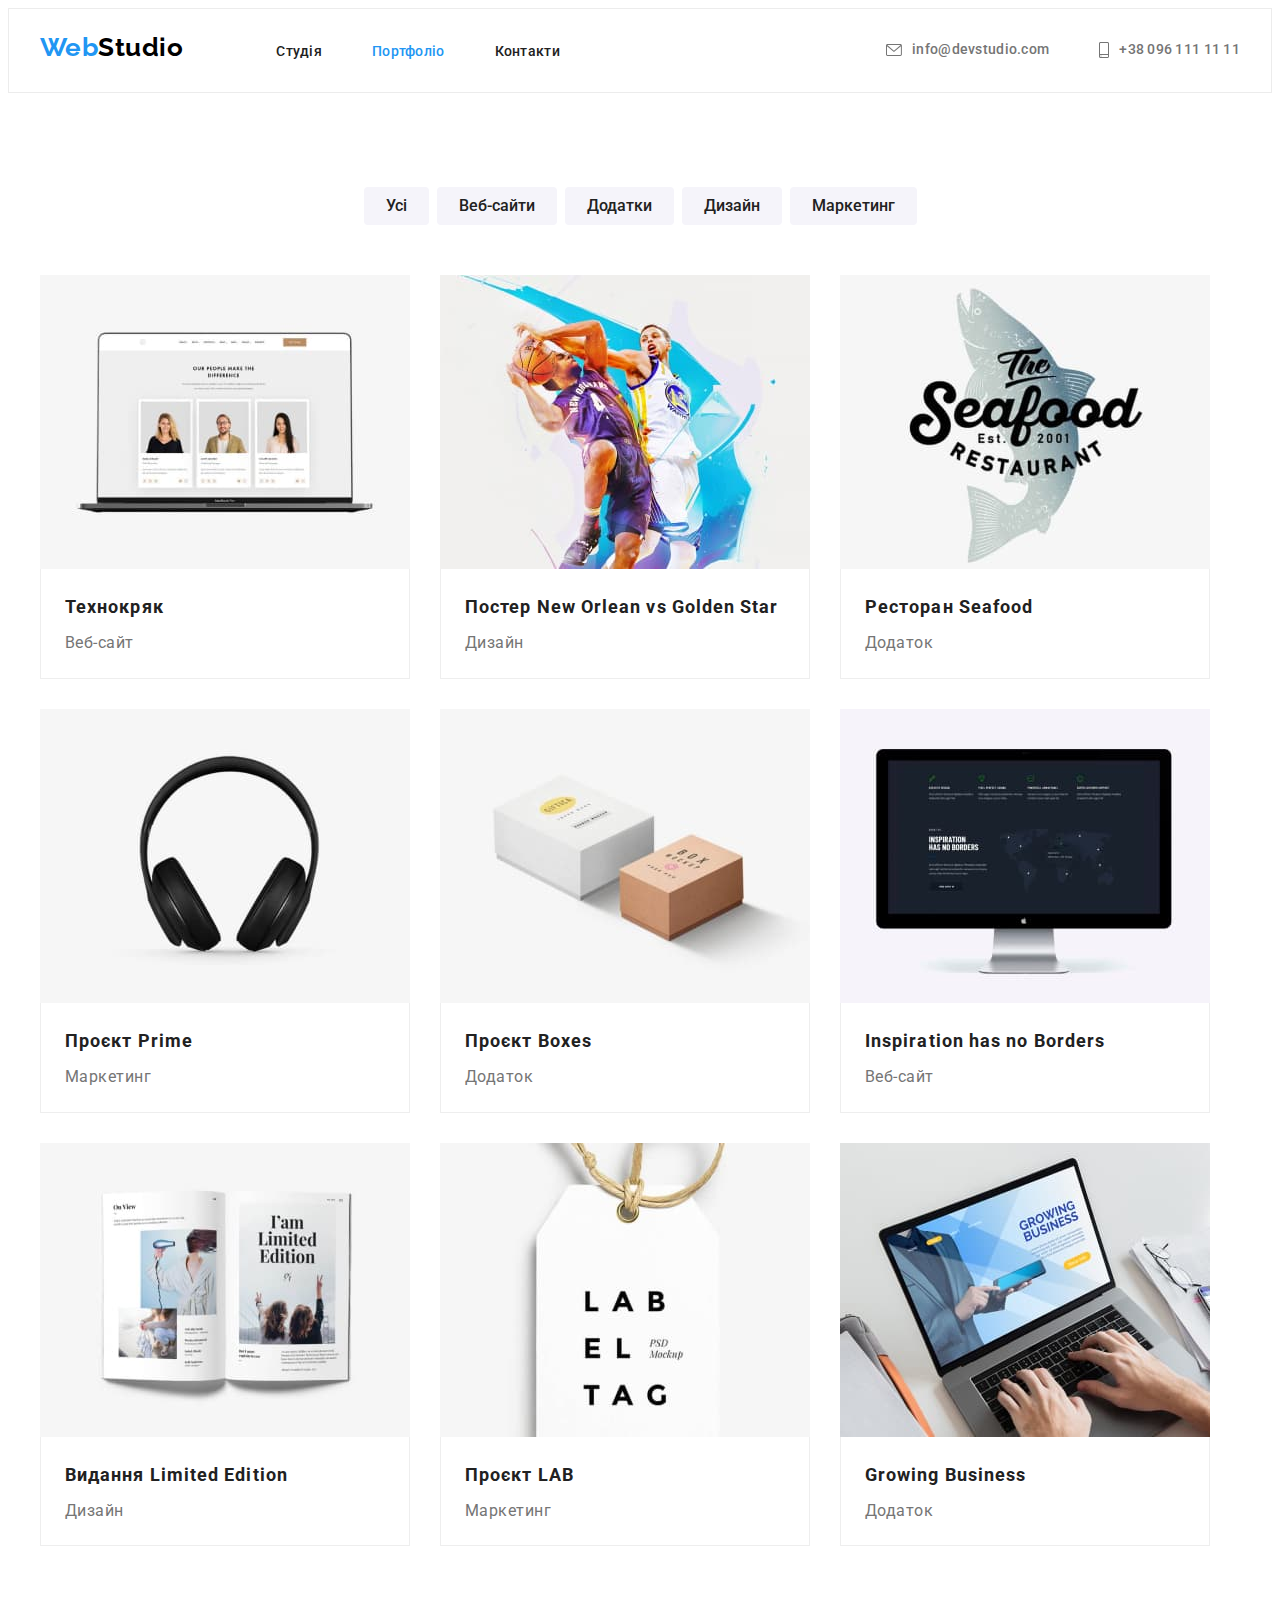
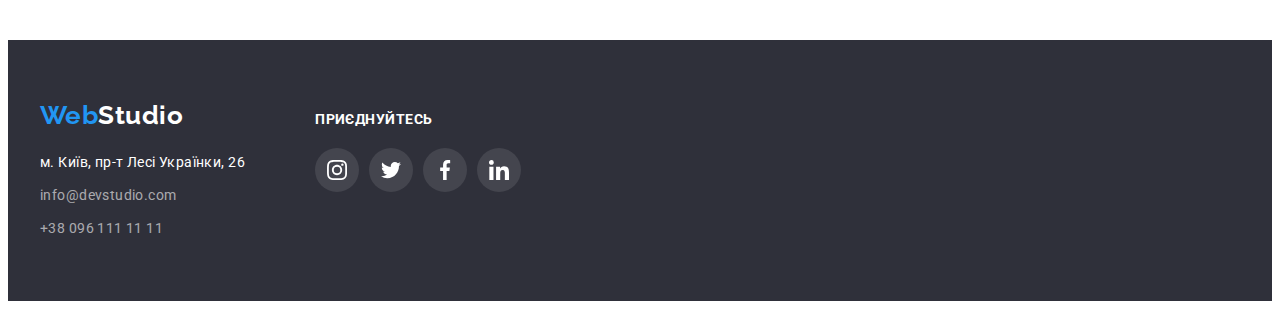
==== portfolio.html @ 5b0006c1 "Копіює матеріали з попереднього завдання" ====
<!DOCTYPE html>
<html lang="uk">
  <head>
    <meta charset="UTF-8" />
    <meta http-equiv="X-UA-Compatible" content="IE=edge" />
    <meta name="viewport" content="width=device-width, initial-scale=1.0" />
    <title>Portfolio</title>
    <link rel="preconnect" href="https://fonts.googleapis.com" />
    <link rel="preconnect" href="https://fonts.gstatic.com" crossorigin />
    <link
      href="https://fonts.googleapis.com/css2?family=Raleway:wght@700&family=Roboto:wght@400;500;700&display=swap"
      rel="stylesheet"
    />
    <link
      rel="stylesheet"
      href="https://cdnjs.cloudflare.com/ajax/libs/modern-normalize/1.1.0/modern-normalize.min.css"
      integrity="sha512-wpPYUAdjBVSE4KJnH1VR1HeZfpl1ub8YT/NKx4PuQ5NmX2tKuGu6U/JRp5y+Y8XG2tV+wKQpNHVUX03MfMFn9Q=="
      crossorigin="anonymous"
      referrerpolicy="no-referrer"
    />
    <link rel="stylesheet" href="./css/common.css" />
    <link rel="stylesheet" href="./css/portfolio.css" />
  </head>
  <body>
    <header class="header">
      <div class="container main-header">
            <a href="./index.html" lang="en" class="logo list link"
              ><span class="logo-part">Web</span>Studio</a
            >
            <nav>
            <ul class="list link site-nav">
              <li class="item">
                <a href="./index.html" class="list link nav-list">Студія</a>
              </li>
              <li class="item">
                <a href="./portfolio.html" class="list link nav-list current">Портфоліо</a>
              </li>
              <li class="item"><a href="#" class="list link nav-list">Контакти</a></li>
            </ul>
          </nav>
          <ul class="list link site-nav sive-nav-contact">
            <li class="item list-item">
              <a href="mailto:info@devstudio.com"
                class="list link nav-list contacts"
                > <svg class="icons-contact" width="16" height="12">
                  <use href="./images/icomoon/icons.svg#icon-mail"></use>
                </svg> 
                info@devstudio.com</a
              >
            </li>
            <li class="item">
              <a href="tel:+380961111111" class="list link nav-list contacts"
                >
                <svg class="icons-contact" width="10" height="16">
                  <use href="./images/icomoon/icons.svg#icon-tel"></use>
                </svg>
                +38 096 111 11 11</a
              >
            </li>
          </ul>
      </div>
    </header>
    
    <main>
      <section class="main-section">
        <div class="container">
          <h1 class="visually-hidden">Портфоліо</h1>
        <ul class="main-btn-list">
          <li class="list btn-item">
            <button type="button" class="main-list">Усі</button>
          </li>
          <li class="list btn-item">
            <button type="button" class="main-list">Веб-сайти</button>
          </li>
          <li class="list btn-item">
            <button type="button" class="main-list">Додатки</button>
          </li>
          <li class="list btn-item">
            <button type="button" class="main-list">Дизайн</button>
          </li>
          <li class="list btn-item">
            <button type="button" class="main-list">Маркетинг</button>
          </li>
        </ul>
        <ul class="list card-set">
          <li class="item-filter">
            <a href="#" class="link">
              <img
                src="./images/portfolio/tehnokrak.jpg"
                alt="Технокряк"
                width="370"
              />
              <div class="border">
                <h2 class="main-title">Технокряк</h2>
                <p class="main-text">Веб-сайт</p>
              </div>
            </a>
          </li>
          <li class="item-filter">
            <a href="#" class="link">
              <img
                src="./images/portfolio/basketball.jpg"
                alt="Баскетбол"
                width="370"
              />
              <div class="border">
                <h2 class="main-title">
                  Постер <span lang="en">New Orlean vs Golden Star</span>
                </h2>
                <p class="main-text">Дизайн</p>
              </div>
            </a>
          </li>
          <li class="item-filter">
            <a href="#" class="link">
              <img
                src="./images/portfolio/seafood.jpg"
                alt="Морепродукти"
                width="370"
              />
              <div class="border">
                <h2 class="main-title">
                  Ресторан <span lang="en">Seafood</span>
                </h2>
                <p class="main-text">Додаток</p>
              </div>
            </a>
          </li>
          <li class="item-filter">
            <a href="#" class="link">
              <img
                src="./images/portfolio/headphone.jpg"
                alt="Навушники"
                width="370"
              />
              <div class="border">
                <h2 class="main-title">Проєкт <span lang="en">Prime</span></h2>
              <p class="main-text">Маркетинг</p>
              </div>
            </a>
          </li>
          <li class="item-filter">
            <a href="#" class="link">
              <img
                src="./images/portfolio/boxes.jpg"
                alt="Коробки"
                width="370"
              />
              <div class="border">
                <h2 class="main-title">Проєкт <span lang="en">Boxes</span></h2>
              <p class="main-text">Додаток</p>
              </div>
            </a>
          </li>
          <li class="item-filter">
            <a href="#" class="link">
              <img
                src="./images/portfolio/tv.jpg"
                alt="Телевізор"
                width="370"
              />
             <div class="border">
              <h2 lang="en" class="main-title">Inspiration has no Borders</h2>
              <p class="main-text">Веб-сайт</p>
             </div>
            </a>
          </li>
          <li class="item-filter">
            <a href="#" class="link">
              <img
                src="./images/portfolio/newspaper.jpg"
                alt="Газета"
                width="370"
              />
              <div class="border">
                <h2 class="main-title">
                  Видання <span lang="en">Limited Edition</span>
                </h2>
                <p class="main-text">Дизайн</p>
              </div>
            </a>
          </li>
          <li class="item-filter">
            <a href="#" class="link">
              <img
                src="./images/portfolio/labeltag.jpg"
                alt="Значок"
                width="370"
              />
                <div class="border">
                  <h2 class="main-title">
                    Проєкт <span lang="en" class="labeltag">lab</span>
                  </h2>
                  <p class="main-text">Маркетинг</p>
                </div>
              </a>
          </li>
          <li class="item-filter">
            <a href="#" class="link">
              <img
                src="./images/portfolio/notebook.jpg"
                alt="Ноутбук"
                width="370"
              />
              <div class="border">
                <h2 lang="en" class="main-title">Growing Business</h2>
              <p class="main-text">Додаток</p>
              </div>
            </a>
          </li>
        </ul>
        </div>
      </section>
    </main>

    <footer class="footer">
      <div class="container box-flex">
            <div>
              <a href="./index.html" lang="en" class="logo-footer-part list link logo-footer"
              ><span class="logo-part">Web</span>Studio</a
            >
            <address class="main-address">
              <ul class="list link">
                <li>
                  <a
                    href="https://goo.gl/maps/CPtrU1FHBa2aNyZL9"
                    target="_blank"
                    rel="noopener noreferrer"
                    class="address list link"
                    >м. Київ, пр-т Лесі Українки, 26</a
                  >
                </li>
                <li class="mail-tel">
                  <a
                    href="mailto:info@devstudio.com"
                    class="list link address address-contacts"
                    >info@devstudio.com</a
                  >
                </li>
                <li class="mail-tel">
                  <a
                    href="tel:+380961111111"
                    class="list link address address-contacts tel-footer"
                    >+38 096 111 11 11</a
                  >
                </li>
              </ul>
            </address>
            </div>
         <div class="support">
            <h3 class="footer-title">приєднуйтесь</h3>
                <ul   class="list icons-team-list-footer">
                  <li class="icons-team-item">
                    <a class="icons-team-link icons-team-link-footer" href="#">
                      <svg class="icons-team icons-footer" width="20" height="20">
                        <use href="./images/icomoon/icons.svg#icon-instagram">
                        </use>
                      </svg>
                    </a>
                  </li>
                  <li class="icons-team-item">
                    <a class="icons-team-link icons-team-link-footer" href="#">
                      <svg class="icons-team icons-footer" width="20" height="20">
                        <use href="./images/icomoon/icons.svg#icon-twitter">
                        </use>
                      </svg>
                    </a>
                  </li>
                  <li class="icons-team-item">
                    <a class="icons-team-link icons-team-link-footer" href="#">
                      <svg class="icons-team icons-footer" width="20" height="20">
                        <use href="./images/icomoon/icons.svg#icon-facebook">
                        </use>
                      </svg> 
                    </a>
                  </li>
                  <li class="icons-team-item">
                    <a class="icons-team-link icons-team-link-footer" href="#">
                      <svg class="icons-team icons-footer" width="20" height="20">
                        <use href="./images/icomoon/icons.svg#icon-linkedin">
                        </use>
                      </svg> 
                    </a>
                  </li>  
                </ul>
         </div>
        </div>
    </footer>
  </body>
</html>
---- css/common.css ----
/* :root {
  --primary-text-color: #212121;
  --secondary-text-color: #757575;
  --accent-color: #2196f3;
  --primary-bgc: #ffffff;
  --secondary-bgc: #2f303a;
  --logo-part-color: #000000;
}

body {
  font-family: "Roboto", sans-serif;
  background: var(--primary-bgc);
  letter-spacing: 0.03em;
}

.list {
  list-style: none;
  padding: 0;
  margin: 0;
}

.link {
  text-decoration: none;
}

h1,
h2,
h3,
h4,
h5,
h6,
p {
  margin-top: 0;
  margin-bottom: 0;
}


.container {
  width: 1200px;
  padding-left: 15px;
  padding-right: 15px;
  margin: 0 auto;
}

.header {
  border-bottom: 1px solid #ECECEC;

.main-header {
  display: flex;
  align-items: baseline;

}

.logo {
  font-family: "Raleway", sans-serif;
  font-weight: 700;
  font-size: 26px;
  line-height: 1.2;
  color: var(--logo-part-color);
  margin-right: 93px;
}

.logo-part {
  color: var(--accent-color);
}

.site-nav {
  display: flex;
  padding: 32px 0;
}

.nav-list {
  font-weight: 500;
  font-size: 14px;
  line-height: 1.14;
  letter-spacing: 0.02em;
  color: var(--primary-text-color);
}

.nav-list:hover,
.nav-list:focus {
  color: var(--accent-color);
}

.nav-list.current {
  color: var(--accent-color);
}

.site-nav > .item + .item {
  margin-left: 50px;
}

.sive-nav-contact {
  margin-left: auto;
}

.list-item {
  display: flex;
}

.icons-contact {
  margin-right: 10px;
  cursor: pointer;
  fill: var(--secondary-text-color);
}

.contacts:hover,
.contacts:focus {
  color: var(--accent-color);
}

.contacts:hover .icons-contact,
.contacts:focus .icons-contact {
  fill: currentColor;
}

.contacts {
  display: flex;
  align-items: center;
  justify-content: center;
  color: var(--secondary-text-color);
}

.icons-team-link {
  width: 44px;
  height: 44px;
  border-radius: 50%;
  display: flex;
  align-items: center;
  justify-content: center;
  fill: #AFB1B8;
}

.icons-team-link:hover,
.icons-team-link:focus {
  background-color: var(--accent-color);
  fill: var(--primary-bgc);
}

.footer {
  display: flex;
  background-color: var(--secondary-bgc);
  padding: 60px 0;
}

.logo-footer {
  display: block;
  font-family: "Raleway", sans-serif;
  font-weight: 700;
  font-size: 26px;
  line-height: 1.2;
  color: var(--logo-part-color);
}

.logo-footer-part {
  color: var(--primary-bgc);
}

.main-address {
  margin-top: 20px;
}

.address {
  display: inline-block;
  font-style: normal;
  font-size: 14px;
  line-height: 1.71;
  letter-spacing: 0.03em;
  color: var(--primary-bgc);
}

.mail-tel {
  display: inline-block;
  display: flex;
  margin-top: 9px;
}

.address:hover,
.address:focus {
  color: var(--accent-color);
}

.address-contacts {
  color: rgba(255, 255, 255, 0.6);
}

.tel-footer {
  display: inline-block;
}

.icons-team-list-footer {
  display: flex;
  gap: 10px;
  padding-top: 20px;
  }

.footer-title {
font-weight: 700;
font-size: 14px;
line-height: 1.14;
text-transform: uppercase;
color: var(--primary-bgc);
}

.icons-team-link-footer {
  background-color:  rgba(255, 255, 255, 0.1);;
}

.icons-footer {
fill: var(--primary-bgc);
}

.box-flex {
  display: flex;
  align-items: baseline;
}

.support {
  margin-left: 70px;
}
---- css/portfolio.css ----
:root {
  --primary-text-color: #212121;
  --secondary-text-color: #757575;
  --accent-color: #2196f3;
  --primary-bgc: #ffffff;
  --secondary-bgc: #2f303a;
  --logo-part-color: #000000;
  --button-bgc: #F5F4FA;
}

body {
  font-family: "Roboto", sans-serif;
  background: var(--primary-bgc);
  letter-spacing: 0.03em;
}

.list {
  list-style: none;
  padding: 0;
  margin: 0;
}

.link {
  text-decoration: none;
}

h1,
h2,
h3,
h4,
h5,
h6,
p {
  margin-top: 0;
  margin-bottom: 0;
}

.container {
  width: 1200px;
  padding-left: 15px;
  padding-right: 15px;
  margin: 0 auto;
}

.header {
  border: 1px solid #ECECEC;
}

.main-header {
  display: flex;
  align-items: baseline;
}

.logo {
  font-family: "Raleway", sans-serif;
  font-weight: 700;
  font-size: 26px;
  line-height: 1.2;
  color: var(--logo-part-color);
  margin-right: 93px;
}

.logo-part {
  color: var(--accent-color);
}

.site-nav {
  display: flex;
  padding: 32px 0;
}

.nav-list {
  font-weight: 500;
  font-size: 14px;
  line-height: 1.14;
  letter-spacing: 0.02em;
  color: var(--primary-text-color);
}

.nav-list:hover,
.nav-list:focus {
  color: var(--accent-color);
}

.nav-list.current {
  color: var(--accent-color);
}

.site-nav > .item + .item {
  margin-left: 50px;
}

.sive-nav-contact {
  margin-left: auto;
}

.list-item {
  display: flex;
}

.icons-contact {
  margin-right: 10px;
  cursor: pointer;
  fill: var(--secondary-text-color);
}

.contacts:hover,
.contacts:focus {
  color: var(--accent-color);
}

.contacts:hover .icons-contact,
.contacts:focus .icons-contact {
  fill: currentColor;
}

.contacts {
  display: flex;
  align-items: center;
  justify-content: center;
  color: var(--secondary-text-color);
}

.visually-hidden {
  position: absolute;
  white-space: nowrap;
  width: 1px;
  height: 1px;
  overflow: hidden;
  border: 0;
  padding: 0;
  clip: rect(0 0 0 0);
  clip-path: inset(50%);
  margin: -1px;
}

.main-btn-list {
  display: block;
  padding: 0;
  margin: 0;
  display: flex;
  justify-content: center;
  margin-bottom: 50px;
}

.btn-item {
  display: inline;

}

.main-btn-list .btn-item + .btn-item {
  margin-left: 8px;
}

.main-list {
  display: block;
  padding: 6px 22px;
  text-align: center;
  font-family: "Roboto";
  font-weight: 500;
  font-size: 16px;
  line-height: 1.62;
  text-align: center;
  color: var(--primary-text-color);
  background: var(--button-bgc);
  border-radius: 4px;
  border: transparent;
  cursor: pointer;
} 

.main-list:hover,
.main-list:focus {
  color: var(--primary-bgc);
  background-color: var(--accent-color);
}

.main-section {
  padding: 94px 0;
}

.border {
  padding: 20px 24px;
}

.main-title {
  font-weight: 700;
  font-size: 18px;
  line-height: 2;
  letter-spacing: 0.06em;
  color: var(--primary-text-color);
  margin-bottom: 4px;
}

.main-text {
  font-size: 16px;
  line-height: 1.8;
  color: var(--secondary-text-color); 
}

.item-filter:hover,
.item-filter:focus {
  box-shadow: 0px 1px 1px rgba(0, 0, 0, 0.12), 0px 4px 4px rgba(0, 0, 0, 0.06), 1px 4px 6px rgba(0, 0, 0, 0.16); 
}

.card-set {
  display: flex;
  flex-wrap: wrap;
  margin-left: -30px;
  margin-top: -30px;
 }
 
 .card-set >.item-filter {
   flex-basis: calc(100% / 3 - 60px);
   margin-left: 30px;
   margin-top: 30px;
 }

img {
  display: block;
}

.border {
  border-bottom: 1px solid #EEEEEE;
  border-left: 1px solid #EEEEEE;
  border-right: 1px solid #EEEEEE;
}
  

.labeltag {
  text-transform: uppercase;
}

.icons-team-link {
  width: 44px;
  height: 44px;
  border-radius: 50%;
  display: flex;
  align-items: center;
  justify-content: center;
  fill: #AFB1B8;
}

.icons-team-link:hover,
.icons-team-link:focus {
  background-color: var(--accent-color);
  fill: var(--primary-bgc);
}

.footer {
  display: flex;
  background-color: var(--secondary-bgc);
  padding: 60px 0;
}

.logo-footer {
  display: block;
  font-family: "Raleway", sans-serif;
  font-weight: 700;
  font-size: 26px;
  line-height: 1.2;
  color: var(--logo-part-color);
}

.logo-footer-part {
  color: var(--primary-bgc);
}

.main-address {
  margin-top: 20px;
}

.address {
  display: inline-block;
  font-style: normal;
  font-size: 14px;
  line-height: 1.71;
  letter-spacing: 0.03em;
  color: var(--primary-bgc);
}

.mail-tel {
  display: inline-block;
  display: flex;
  margin-top: 9px;
}

.address:hover,
.address:focus {
  color: var(--accent-color);
}

.address-contacts {
  color: rgba(255, 255, 255, 0.6);
}

.tel-footer {
  display: inline-block;
}

.icons-team-list-footer {
  display: flex;
  gap: 10px;
  padding-top: 20px;
  }

.footer-title {
font-weight: 700;
font-size: 14px;
line-height: 1.14;
text-transform: uppercase;
color: var(--primary-bgc);
}

.icons-team-link-footer {
  background-color:  rgba(255, 255, 255, 0.1);;
}

.icons-footer {
fill: var(--primary-bgc);
}

.box-flex {
  display: flex;
  align-items: baseline;
}

.support {
  margin-left: 70px;
}
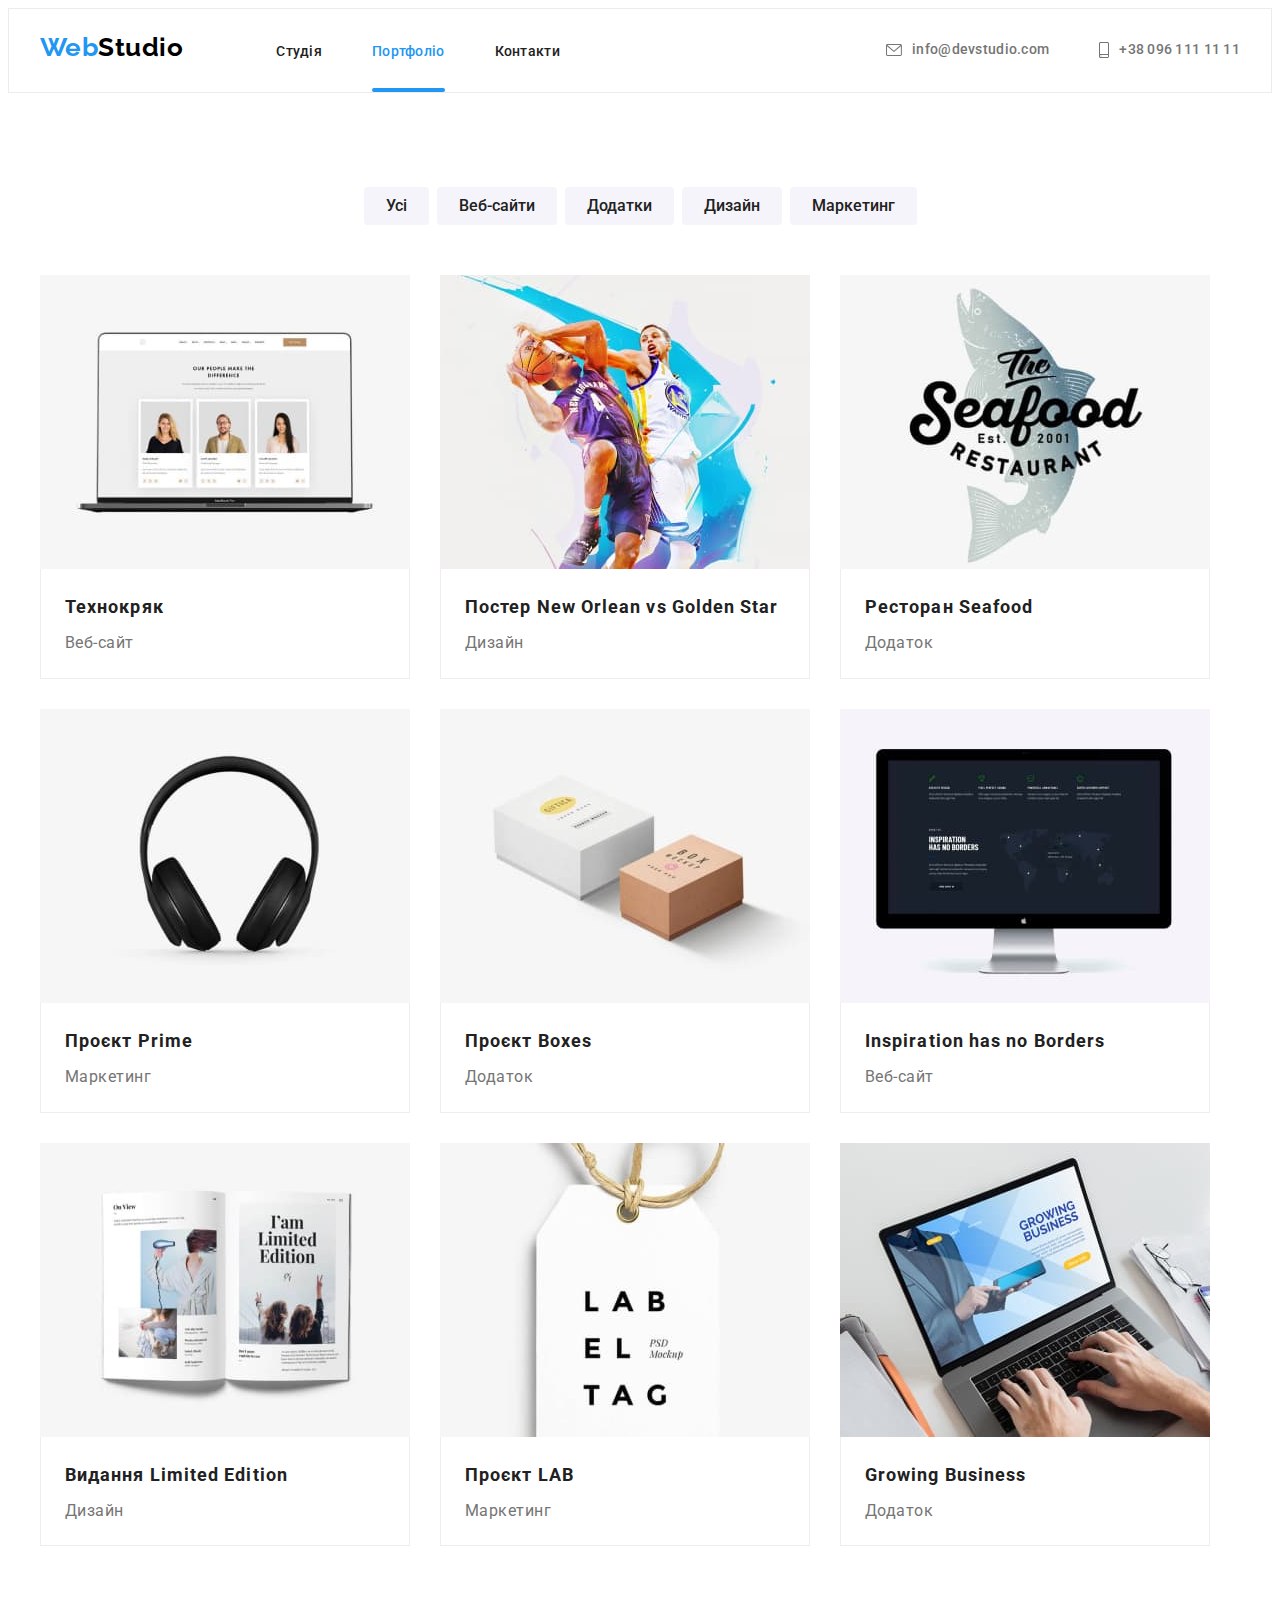
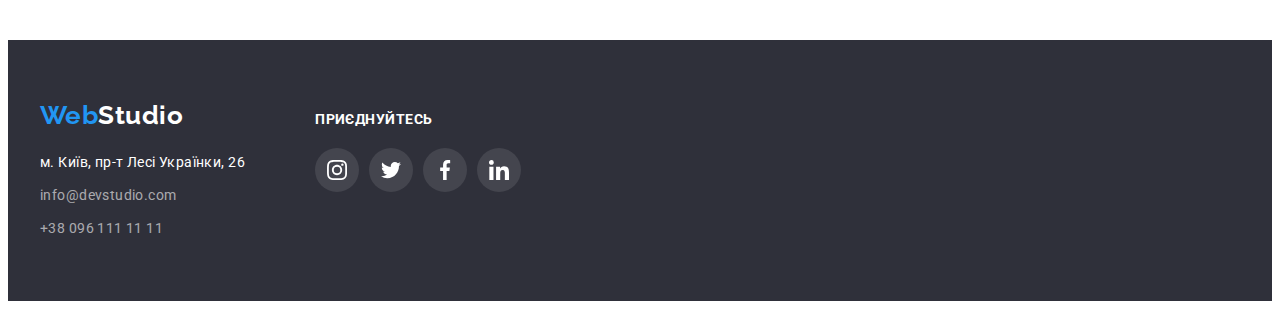
==== commit b9fb282b: "Створює модальне вікно" ====
--- a/portfolio.html
+++ b/portfolio.html
@@ -18,7 +18,6 @@
       crossorigin="anonymous"
       referrerpolicy="no-referrer"
     />
-    <link rel="stylesheet" href="./css/common.css" />
     <link rel="stylesheet" href="./css/portfolio.css" />
   </head>
   <body>
@@ -84,25 +83,39 @@
         </ul>
         <ul class="list card-set">
           <li class="item-filter">
-            <a href="#" class="link">
-              <img
-                src="./images/portfolio/tehnokrak.jpg"
-                alt="Технокряк"
-                width="370"
-              />
+              <a href="#" class="link">
+                  <div class="product-thumb">
+                      <img
+                        src="./images/portfolio/tehnokrak.jpg"
+                        alt="Технокряк"
+                        width="370" class="image"
+                      />      
+                      <div class="product-overlay">
+                        <p class="overlay-text">Ресурс пропонує комплексні пропозиції з різним рівнем функціоналу та сервісів. Все це дозволить відвідувачу отримати вичерпні відомості про компанію чи приватну особу.
+                        </p>
+                      </div>
+                  </div>
+              
               <div class="border">
                 <h2 class="main-title">Технокряк</h2>
                 <p class="main-text">Веб-сайт</p>
               </div>
-            </a>
-          </li>
-          <li class="item-filter">
-            <a href="#" class="link">
-              <img
-                src="./images/portfolio/basketball.jpg"
-                alt="Баскетбол"
-                width="370"
-              />
+         
+            </a>
+          </li>
+          <li class="item-filter">
+            <a href="#" class="link">
+              <div class="product-thumb">
+                <img
+                  src="./images/portfolio/basketball.jpg"
+                  alt="Баскетбол"
+                  width="370"
+                />
+                <div class="product-overlay">
+                  <p class="overlay-text">Ресурс пропонує комплексні пропозиції з різним рівнем функціоналу та сервісів. Все це дозволить відвідувачу отримати вичерпні відомості про компанію чи приватну особу.
+                  </p>
+                </div>
+              </div>
               <div class="border">
                 <h2 class="main-title">
                   Постер <span lang="en">New Orlean vs Golden Star</span>
@@ -113,11 +126,17 @@
           </li>
           <li class="item-filter">
             <a href="#" class="link">
-              <img
-                src="./images/portfolio/seafood.jpg"
-                alt="Морепродукти"
-                width="370"
-              />
+              <div class="product-thumb">
+                <img
+                  src="./images/portfolio/seafood.jpg"
+                  alt="Морепродукти"
+                  width="370"
+                />
+                <div class="product-overlay">
+                  <p class="overlay-text">Ресурс пропонує комплексні пропозиції з різним рівнем функціоналу та сервісів. Все це дозволить відвідувачу отримати вичерпні відомості про компанію чи приватну особу.
+                  </p>
+                </div>
+              </div>
               <div class="border">
                 <h2 class="main-title">
                   Ресторан <span lang="en">Seafood</span>
@@ -128,11 +147,17 @@
           </li>
           <li class="item-filter">
             <a href="#" class="link">
-              <img
-                src="./images/portfolio/headphone.jpg"
-                alt="Навушники"
-                width="370"
-              />
+              <div class="product-thumb">
+                <img
+                  src="./images/portfolio/headphone.jpg"
+                  alt="Навушники"
+                  width="370"
+                />
+                <div class="product-overlay">
+                  <p class="overlay-text">Ресурс пропонує комплексні пропозиції з різним рівнем функціоналу та сервісів. Все це дозволить відвідувачу отримати вичерпні відомості про компанію чи приватну особу.
+                  </p>
+                </div>
+              </div>
               <div class="border">
                 <h2 class="main-title">Проєкт <span lang="en">Prime</span></h2>
               <p class="main-text">Маркетинг</p>
@@ -141,11 +166,17 @@
           </li>
           <li class="item-filter">
             <a href="#" class="link">
-              <img
-                src="./images/portfolio/boxes.jpg"
-                alt="Коробки"
-                width="370"
-              />
+              <div class="product-thumb">
+                <img
+                  src="./images/portfolio/boxes.jpg"
+                  alt="Коробки"
+                  width="370"
+                />
+                <div class="product-overlay">
+                  <p class="overlay-text">Ресурс пропонує комплексні пропозиції з різним рівнем функціоналу та сервісів. Все це дозволить відвідувачу отримати вичерпні відомості про компанію чи приватну особу.
+                  </p>
+                </div>
+              </div>
               <div class="border">
                 <h2 class="main-title">Проєкт <span lang="en">Boxes</span></h2>
               <p class="main-text">Додаток</p>
@@ -154,11 +185,17 @@
           </li>
           <li class="item-filter">
             <a href="#" class="link">
-              <img
-                src="./images/portfolio/tv.jpg"
-                alt="Телевізор"
-                width="370"
-              />
+              <div class="product-thumb">
+                <img
+                  src="./images/portfolio/tv.jpg"
+                  alt="Телевізор"
+                  width="370"
+                />
+                <div class="product-overlay">
+                  <p class="overlay-text">Ресурс пропонує комплексні пропозиції з різним рівнем функціоналу та сервісів. Все це дозволить відвідувачу отримати вичерпні відомості про компанію чи приватну особу.
+                  </p>
+                </div>
+              </div>
              <div class="border">
               <h2 lang="en" class="main-title">Inspiration has no Borders</h2>
               <p class="main-text">Веб-сайт</p>
@@ -167,11 +204,17 @@
           </li>
           <li class="item-filter">
             <a href="#" class="link">
-              <img
-                src="./images/portfolio/newspaper.jpg"
-                alt="Газета"
-                width="370"
-              />
+              <div class="product-thumb">
+                <img
+                  src="./images/portfolio/newspaper.jpg"
+                  alt="Газета"
+                  width="370"
+                />
+                <div class="product-overlay">
+                  <p class="overlay-text">Ресурс пропонує комплексні пропозиції з різним рівнем функціоналу та сервісів. Все це дозволить відвідувачу отримати вичерпні відомості про компанію чи приватну особу.
+                  </p>
+                </div>
+              </div>
               <div class="border">
                 <h2 class="main-title">
                   Видання <span lang="en">Limited Edition</span>
@@ -182,11 +225,17 @@
           </li>
           <li class="item-filter">
             <a href="#" class="link">
-              <img
-                src="./images/portfolio/labeltag.jpg"
-                alt="Значок"
-                width="370"
-              />
+              <div class="product-thumb">
+                <img
+                  src="./images/portfolio/labeltag.jpg"
+                  alt="Значок"
+                  width="370"
+                />
+                <div class="product-overlay">
+                  <p class="overlay-text">Ресурс пропонує комплексні пропозиції з різним рівнем функціоналу та сервісів. Все це дозволить відвідувачу отримати вичерпні відомості про компанію чи приватну особу.
+                  </p>
+                </div>
+              </div>
                 <div class="border">
                   <h2 class="main-title">
                     Проєкт <span lang="en" class="labeltag">lab</span>
@@ -197,11 +246,17 @@
           </li>
           <li class="item-filter">
             <a href="#" class="link">
-              <img
-                src="./images/portfolio/notebook.jpg"
-                alt="Ноутбук"
-                width="370"
-              />
+              <div class="product-thumb">
+                <img
+                  src="./images/portfolio/notebook.jpg"
+                  alt="Ноутбук"
+                  width="370"
+                />
+                <div class="product-overlay">
+                  <p class="overlay-text">Ресурс пропонує комплексні пропозиції з різним рівнем функціоналу та сервісів. Все це дозволить відвідувачу отримати вичерпні відомості про компанію чи приватну особу.
+                  </p>
+                </div>
+              </div>
               <div class="border">
                 <h2 lang="en" class="main-title">Growing Business</h2>
               <p class="main-text">Додаток</p>
--- a/css/portfolio.css
+++ b/css/portfolio.css
@@ -66,7 +66,6 @@
 
 .site-nav {
   display: flex;
-  padding: 32px 0;
 }
 
 .nav-list {
@@ -75,6 +74,7 @@
   line-height: 1.14;
   letter-spacing: 0.02em;
   color: var(--primary-text-color);
+  transition: color 250ms cubic-bezier(0.4, 0, 0.2, 1);
 }
 
 .nav-list:hover,
@@ -86,6 +86,24 @@
   color: var(--accent-color);
 }
 
+.item {
+  position: relative;
+  padding: 32px 0;
+  } 
+  
+.nav-list.current::after {
+    position: absolute;
+    left: 0;
+    bottom: 0;
+    content: "";
+    width: 100%;
+    height: 4px;
+    background-color: var(--accent-color);
+    border-radius: 2px;
+    display: block;
+    }
+
+  
 .site-nav > .item + .item {
   margin-left: 50px;
 }
@@ -119,6 +137,7 @@
   align-items: center;
   justify-content: center;
   color: var(--secondary-text-color);
+  transition: color 250ms cubic-bezier(0.4, 0, 0.2, 1);
 }
 
 .visually-hidden {
@@ -140,7 +159,7 @@
   margin: 0;
   display: flex;
   justify-content: center;
-  margin-bottom: 50px;
+  padding-bottom: 50px;
 }
 
 .btn-item {
@@ -205,14 +224,11 @@
 .card-set {
   display: flex;
   flex-wrap: wrap;
-  margin-left: -30px;
-  margin-top: -30px;
+  gap: 30px;
  }
  
  .card-set >.item-filter {
    flex-basis: calc(100% / 3 - 60px);
-   margin-left: 30px;
-   margin-top: 30px;
  }
 
 img {
@@ -225,7 +241,6 @@
   border-right: 1px solid #EEEEEE;
 }
   
-
 .labeltag {
   text-transform: uppercase;
 }
@@ -245,6 +260,39 @@
   background-color: var(--accent-color);
   fill: var(--primary-bgc);
 }
+
+
+.product-thumb {
+  position: relative;
+  overflow: hidden;
+}
+
+.product-overlay {
+  position: absolute;
+  padding: 63px 24px;
+  top: 0;
+  left: 0;
+  width: 100%;
+  height: 100%;
+  display: block;
+  background-color: rgba(33, 150, 243, 0.9);
+  transform: translateY(100%);
+  transition: transform 250ms cubic-bezier(0.4, 0, 0.2, 1),
+               opacity 250ms cubic-bezier(0.4, 0, 0.2, 1);
+ 
+}
+
+.item-filter:hover .product-overlay {
+  transform: translateY(0);
+  opacity: 1;
+}
+
+.overlay-text {
+font-size: 18px;
+line-height: 1.6;
+color: var(--primary-bgc);
+}
+
 
 .footer {
   display: flex;
@@ -276,6 +324,7 @@
   line-height: 1.71;
   letter-spacing: 0.03em;
   color: var(--primary-bgc);
+  transition: color 250ms cubic-bezier(0.4, 0, 0.2, 1);
 }
 
 .mail-tel {
